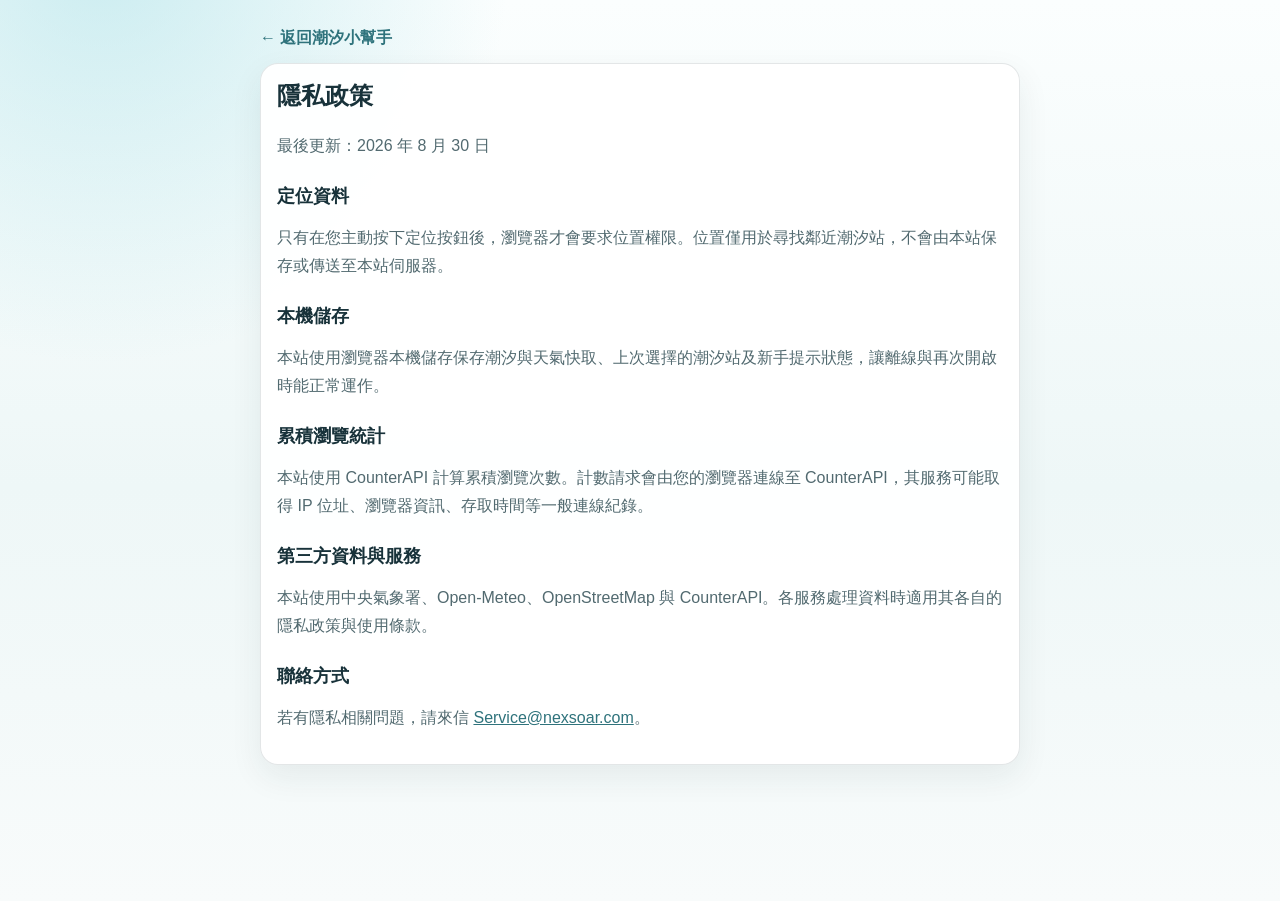
==== privacy.html @ 5253947a "Add seven-day tides, warning alerts, onboarding, and share links" ====
<!DOCTYPE html>
<html lang="zh-Hant">
<head>
<meta charset="UTF-8">
<meta name="viewport" content="width=device-width, initial-scale=1">
<title>隱私政策｜潮汐小幫手</title>
<meta name="theme-color" content="#A4DEE5">
<link rel="stylesheet" href="css/app.css">
<link rel="stylesheet" href="css/components.css">
</head>
<body>
<main class="privacy-page">
  <a class="privacy-back" href="./">← 返回潮汐小幫手</a>
  <article class="card privacy-card">
    <h1>隱私政策</h1>
    <p>最後更新：2026 年 8 月 30 日</p>
    <h2>定位資料</h2>
    <p>只有在您主動按下定位按鈕後，瀏覽器才會要求位置權限。位置僅用於尋找鄰近潮汐站，不會由本站保存或傳送至本站伺服器。</p>
    <h2>本機儲存</h2>
    <p>本站使用瀏覽器本機儲存保存潮汐與天氣快取、上次選擇的潮汐站及新手提示狀態，讓離線與再次開啟時能正常運作。</p>
    <h2>累積瀏覽統計</h2>
    <p>本站使用 CounterAPI 計算累積瀏覽次數。計數請求會由您的瀏覽器連線至 CounterAPI，其服務可能取得 IP 位址、瀏覽器資訊、存取時間等一般連線紀錄。</p>
    <h2>第三方資料與服務</h2>
    <p>本站使用中央氣象署、Open-Meteo、OpenStreetMap 與 CounterAPI。各服務處理資料時適用其各自的隱私政策與使用條款。</p>
    <h2>聯絡方式</h2>
    <p>若有隱私相關問題，請來信 <a href="mailto:Service@nexsoar.com">Service@nexsoar.com</a>。</p>
  </article>
</main>
</body>
</html>
---- css/app.css ----
:root {
    --bg:#f7fbfb;
    --card:#ffffff;
    --card2:#eef7f7;
    --line:rgba(24,50,58,.14);
    --text:#18323a;
    --muted:#526a70;
    --blue:#2f737c;
    --cyan:#a4dee5;
    --green:#70d8b2;
    --orange:#ffb35c;
    --yellow:#ffd56a;
    --brand:#a4dee5;
    --brand-soft:#e8f7f8;
    --brand-deep:#2f737c;
    --ink:#18323a;
    --sand:#f4eee3;
    --shadow:0 14px 36px rgba(24,50,58,.10);
  }

* { box-sizing:border-box; }

html,body {
    margin:0;
    background:
      radial-gradient(circle at top, rgba(164,222,229,.46), transparent 30%),
      linear-gradient(180deg, #f7fbfb, #edf7f7 55%, #f8fcfc);
    color:var(--text);
    font-family:-apple-system,BlinkMacSystemFont,"Segoe UI","Noto Sans TC","PingFang TC",Arial,sans-serif;
  }

label { display:block; font-size:12px; color:var(--muted); margin-bottom:6px; }

input, select, button {
    width:100%; border:none; outline:none; border-radius:14px; padding:12px 14px; font-size:15px;
  }

input, select {
    color:var(--text); background:#fff; border:1px solid var(--line);
  }

button { font-weight:700; cursor:pointer; }

canvas {
    width:100%; height:100%; display:block; border-radius:16px;
    cursor:crosshair; touch-action:pan-y;
    background:linear-gradient(180deg, #18323a, #10272e);
  }

table { width:100%; border-collapse:collapse; font-size:14px; }

th, td {
    padding:12px 10px; text-align:left; border-bottom:1px solid var(--line); vertical-align:top;
  }

th { color:var(--text); font-size:13px; }

td { color:var(--text); }

tr:hover td { background:rgba(255,255,255,.03); }

details { margin-top:12px; }

pre {
    margin:0; background:#07101d; border:1px solid var(--line); border-radius:16px; padding:14px;
    overflow:auto; max-height:340px; color:#d8e7ff; font-size:12px; line-height:1.5;
  }

:root{
    --surface:#0d1a2b;--surface-2:#13243a;--surface-3:#19304d;
    --accent:#58c7ff;--accent-2:#6ee7d8;--danger:#ff8d8d;
  }

body{padding-bottom:76px;background:radial-gradient(circle at 12% -5%,rgba(88,199,255,.19),transparent 28%),linear-gradient(180deg,#06101c 0%,#091522 55%,#07111d 100%)}
---- css/components.css ----
.panel {
    background:linear-gradient(180deg, rgba(255,255,255,.045), rgba(255,255,255,.02));
    border:1px solid var(--line);
    border-radius:24px;
    box-shadow:var(--shadow);
    backdrop-filter: blur(6px);
  }

.side { padding:14px; position:sticky; top:12px; align-self:start; }

.main { padding:14px; }

.section-title {
    display:flex; align-items:center; justify-content:space-between; gap:10px; margin:0 0 10px;
  }

.section-title h2 { margin:0; font-size:17px; }

.mini { font-size:12px; color:var(--muted); }

.field { margin-bottom:12px; }

input[type="date"]{
    display:block;
    width:100%;
    max-width:100%;
    min-width:0;
    -webkit-appearance:none;
    appearance:none;
  }

.field input, .field select{
    width:100%;
    max-width:100%;
    min-width:0;
  }

.btn-primary {
    color:white; background:linear-gradient(180deg, #43b2ff, #1488ff); box-shadow:0 12px 24px rgba(20,136,255,.24);
  }

.btn-secondary {
    color:var(--text); background:#21324f; border:1px solid var(--line);
  }

.chip {
    border:1px solid var(--line); background:#15243b; color:var(--text); border-radius:999px;
    padding:9px 12px; font-size:13px; width:auto;
  }

.chip.active {
    background:linear-gradient(180deg, rgba(70,178,255,.25), rgba(70,178,255,.12));
    border-color:rgba(118,224,255,.35); color:#dcf5ff;
  }

.status {
    white-space:pre-wrap; margin-top:10px; background:rgba(70,178,255,.08); border:1px solid rgba(70,178,255,.18);
    color:#d9efff; border-radius:14px; padding:12px 14px; font-size:13px; line-height:1.55;
  }

.status.err {
    background:rgba(255,141,141,.08); border-color:rgba(255,141,141,.18); color:#ffd6d6;
  }

.next-tide-card { display:flex; flex-direction:column; gap:10px; }

.next-primary { display:flex; align-items:flex-end; justify-content:space-between; gap:12px; padding-bottom:10px; border-bottom:1px solid var(--line); }

.next-primary-main { min-width:0; }

.next-event-line { display:flex; align-items:baseline; gap:10px; flex-wrap:wrap; }

.next-event-type { font-size:clamp(22px,3vw,29px); font-weight:800; }

.next-event-time { font-size:18px; font-weight:800; color:var(--cyan); }

.next-event-date { margin-top:5px; color:var(--muted); font-size:12px; }

.next-mini { background:rgba(255,255,255,.035); border:1px solid var(--line); border-radius:14px; padding:10px 12px; }

.next-mini-label { color:var(--muted); font-size:12px; margin-bottom:5px; }

.next-mini-value { font-size:20px; font-weight:800; line-height:1.2; }

.next-mini-meta { margin-top:4px; color:var(--muted); font-size:11px; line-height:1.4; }

.card {
    background:linear-gradient(180deg, rgba(255,255,255,.05), rgba(255,255,255,.025));
    border:1px solid var(--line); border-radius:20px; padding:14px;
  }

.k { color:var(--muted); font-size:12px; margin-bottom:8px; }

.v { font-size:clamp(22px, 3vw, 29px); font-weight:800; line-height:1.18; }

.m { margin-top:8px; color:var(--muted); font-size:13px; line-height:1.55; }

.trend { display:flex; align-items:center; gap:10px; }

.trend-dot {
    width:12px; height:12px; border-radius:50%; background:var(--green); box-shadow:0 0 0 6px rgba(112,216,178,.12);
    flex:0 0 auto;
  }

.trend-dot.falling { background:var(--orange); box-shadow:0 0 0 6px rgba(255,179,92,.12); }

.trend-dot.flat { background:var(--cyan); box-shadow:0 0 0 6px rgba(118,224,255,.12); }

.chart-wrap { position:relative; height:320px; }

#map { height:320px; border-radius:16px; overflow:hidden; }

.pill {
    display:inline-flex; align-items:center; gap:8px; background:#15243b; border:1px solid var(--line);
    border-radius:999px; padding:8px 12px; color:var(--text); font-size:13px;
  }

.tag {
    display:inline-block; padding:5px 10px; border-radius:999px; font-size:12px;
    background:rgba(70,178,255,.12); color:#d7f1ff; border:1px solid rgba(118,224,255,.16);
  }

.table-wrap { overflow:auto; border-radius:18px; }

.legend {
    display:flex; gap:12px; flex-wrap:wrap; color:var(--muted); font-size:12px; margin-top:8px;
  }

.legend span { display:inline-flex; align-items:center; gap:6px; }

.line-mark { width:18px; height:3px; border-radius:3px; background:var(--blue); }

.dot-mark { width:9px; height:9px; border-radius:50%; background:var(--orange); }

.footer-note { margin-top:12px; color:var(--muted); font-size:12px; line-height:1.65; }

.golden-zone-mark {
    width:18px; height:10px; border-radius:3px;
    background:rgba(255,213,106,.28); border:1px solid rgba(255,213,106,.85);
  }

.hero-info { margin-bottom:0; }

.hero-info .toolbar-left { width:100%; }

.footer-brand { color:var(--text); font-size:16px; font-weight:800; margin-bottom:12px; }

.footer-contact { margin:10px 0 7px; font-size:13px; }

.footer-contact a { color:#9edcff; text-decoration:none; }

.footer-contact a:hover { text-decoration:underline; }

.shareyouniq-link{
  display:inline-flex;
  align-items:center;
  justify-content:center;
  margin:4px auto 8px;
  padding:10px 16px;
  border:1px solid rgba(47,115,124,.25);
  border-radius:999px;
  color:var(--ink);
  background:var(--brand);
  font-size:13px;
  font-weight:800;
  text-decoration:none;
}

.shareyouniq-link:hover,.shareyouniq-link:focus-visible{background:#8fcfd8;border-color:var(--brand-deep)}

.footer-copy { font-size:12px; }

.footer-links{margin:4px 0 10px;font-size:12px}
.footer-links a{color:var(--brand-deep);font-weight:700;text-decoration:none}
.footer-links a:hover,.footer-links a:focus-visible{text-decoration:underline}

.weekly-card,.warning-card{margin-top:12px}
.weekly-tides{display:grid;grid-template-columns:repeat(7,minmax(0,1fr));gap:8px}
.weekly-day{display:flex;flex-direction:column;align-items:center;gap:3px;min-width:0;padding:11px 6px;border:1px solid var(--line);border-radius:15px;background:#fff;color:var(--ink)}
.weekly-day span{color:var(--muted);font-size:11px}
.weekly-day strong{font-size:15px}
.weekly-day em{color:var(--brand-deep);font-size:10px;font-style:normal;font-weight:800}
.weekly-day small{font-size:10px;white-space:nowrap}
.weekly-day:hover,.weekly-day:focus-visible{border-color:#76c6d0;background:var(--brand-soft)}
.weekly-day.active{border-color:var(--brand-deep);background:var(--brand);box-shadow:0 5px 14px rgba(47,115,124,.15)}
.weekly-empty{padding:14px;color:var(--muted);text-align:center}

.warning-content{padding:14px 16px;border:1px solid #ddc9a8;border-radius:16px;background:var(--sand);color:#604c28;font-size:13px;line-height:1.65}
.warning-content a{color:#6b501d;font-weight:800}
.warning-item+ .warning-item{margin-top:10px;padding-top:10px;border-top:1px solid rgba(96,76,40,.18)}
.warning-item p{margin:4px 0 0}
.warning-official{display:inline-block;margin-top:10px}

.onboarding-dialog{width:min(92vw,480px);padding:24px;border:1px solid rgba(47,115,124,.25);border-radius:24px;background:#fff;color:var(--ink);box-shadow:0 24px 70px rgba(24,50,58,.25)}
.onboarding-dialog::backdrop{background:rgba(24,50,58,.48);backdrop-filter:blur(4px)}
.onboarding-icon{font-size:34px;text-align:center}
.onboarding-dialog h2{margin:8px 0 18px;text-align:center}
.onboarding-dialog ol{display:grid;gap:12px;margin:0 0 20px;padding:0;list-style:none;counter-reset:onboarding}
.onboarding-dialog li{display:grid;grid-template-columns:32px 92px 1fr;align-items:center;gap:8px;counter-increment:onboarding}
.onboarding-dialog li::before{content:counter(onboarding);display:grid;place-items:center;width:30px;height:30px;border-radius:50%;background:var(--brand);font-weight:900}
.onboarding-dialog li span{color:var(--muted);font-size:13px;line-height:1.45}
.onboarding-close{width:100%}

.privacy-page{width:min(100% - 24px,760px);margin:0 auto;padding:28px 0 60px}
.privacy-back{display:inline-block;margin-bottom:14px;color:var(--brand-deep);font-weight:800;text-decoration:none}
.privacy-card{padding:clamp(20px,5vw,38px)}
.privacy-card h1{margin-top:0}
.privacy-card h2{margin:24px 0 8px;font-size:18px}
.privacy-card p{color:var(--muted);line-height:1.75}
.privacy-card a{color:var(--brand-deep)}

.insight-grid { display:grid; grid-template-columns:1fr 1fr 1.35fr; gap:12px; margin-top:12px; }

.sea-item{background:#15243b;border:1px solid var(--line);border-radius:14px;padding:10px}

.sea-item b{display:block;font-size:18px;margin-top:4px}

.sea-item span{font-size:11px;color:var(--muted)}

.install-row{display:flex;gap:8px;justify-content:center;margin-top:12px}

.install-row button{width:auto}

.data-source-note{font-size:11px;color:var(--muted);margin-top:8px;line-height:1.5}

.offline-banner{display:none;position:sticky;top:0;z-index:9999;margin:0 auto 10px;max-width:1180px;padding:10px 14px;border-radius:14px;background:#7a4c00;color:#fff4cf;border:1px solid rgba(255,213,106,.45);font-size:13px;line-height:1.5;box-shadow:var(--shadow)}

.offline-banner.show{display:block}

.freshness{margin-top:10px;padding-top:10px;border-top:1px solid var(--line);display:flex;gap:8px;align-items:center;flex-wrap:wrap;color:var(--muted);font-size:12px}

.freshness .cache-badge{display:none;padding:3px 8px;border-radius:999px;background:rgba(255,213,106,.12);border:1px solid rgba(255,213,106,.25);color:#ffe6a3}

.freshness.cached .cache-badge{display:inline-flex}

.info-strip{display:grid;grid-template-columns:repeat(2,1fr);gap:10px;margin-top:12px}

.info-tile{background:rgba(255,255,255,.035);border:1px solid var(--line);border-radius:16px;padding:12px}

.info-tile-label{font-size:12px;color:var(--muted);margin-bottom:5px}

.info-tile-value{font-size:18px;font-weight:800}

.info-tile-meta{font-size:11px;color:var(--muted);margin-top:4px}

.safety-box{max-width:900px;margin:14px auto 0;padding:12px 14px;border-radius:14px;background:rgba(255,179,92,.08);border:1px solid rgba(255,179,92,.22);color:#f7d9ad;font-size:12px;line-height:1.7;text-align:left}

.update-toast{display:none;position:fixed;left:50%;bottom:18px;transform:translateX(-50%);z-index:9999;width:min(92vw,520px);padding:12px 14px;border-radius:16px;background:#16314f;border:1px solid rgba(118,224,255,.28);box-shadow:var(--shadow);align-items:center;gap:10px}

.update-toast.show{display:flex}

.update-toast span{flex:1;font-size:13px}

.update-toast button{width:auto;padding:8px 12px}

.app-header{position:sticky;top:0;z-index:800;display:flex;align-items:center;justify-content:space-between;gap:12px;padding:10px 12px;margin:0 -2px 12px;border:1px solid rgba(255,255,255,.08);border-radius:18px;background:rgba(7,16,28,.82);backdrop-filter:blur(18px);box-shadow:0 12px 28px rgba(0,0,0,.22)}

.brand-icon{width:42px;height:42px;border-radius:14px;display:grid;place-items:center;background:linear-gradient(145deg,#2bb8ff,#1778ff);box-shadow:0 10px 20px rgba(23,120,255,.28);font-size:22px}

.brand-title{font-weight:900;font-size:17px;line-height:1.1}

.brand-sub{font-size:11px;color:var(--muted);margin-top:4px}

.hero{padding:4px 2px 12px}

.hero-info{margin:0!important}

.hero-info .toolbar-left{display:grid;grid-template-columns:1.4fr 1fr 1fr;width:100%;gap:9px}

.hero-info .pill{justify-content:flex-start;min-height:44px;background:linear-gradient(180deg,rgba(255,255,255,.055),rgba(255,255,255,.025));border-radius:15px;font-weight:700}

.location-trigger{
  width:100%;
  color:var(--text);
  text-align:left;
  cursor:pointer;
}

.location-trigger:hover,
.location-trigger:focus-visible{
  border-color:rgba(118,224,255,.38);
  background:linear-gradient(180deg,rgba(70,178,255,.14),rgba(255,255,255,.025));
}

.location-picker{
  width:min(92vw,560px);
  max-height:min(80vh,680px);
  margin:auto;
  padding:16px;
  color:var(--text);
  background:#101d31;
  border:1px solid rgba(118,224,255,.24);
  border-radius:22px;
  box-shadow:0 24px 70px rgba(0,0,0,.55);
}

.location-picker::backdrop{
  background:rgba(2,8,16,.72);
  backdrop-filter:blur(5px);
}

.location-picker-head{
  display:flex;
  justify-content:space-between;
  align-items:center;
  gap:12px;
  margin-bottom:12px;
}

.location-picker-head h2{margin:0;font-size:20px}

.location-picker-close{
  width:42px;
  height:42px;
  flex:0 0 42px;
  padding:0;
  color:var(--text);
  background:#21324f;
  border:1px solid var(--line);
  font-size:25px;
}

.location-picker input{
  width:100%;
  margin-bottom:10px;
  font-size:16px;
}

.location-picker-list{
  max-height:48vh;
  overflow-y:auto;
  overscroll-behavior:contain;
}

.location-group{
  display:grid;
  gap:7px;
}

.location-group + .location-group{
  margin-top:16px;
  padding-top:14px;
  border-top:1px solid var(--line);
}

.location-group h3{
  margin:0 0 2px;
  color:var(--muted);
  font-size:12px;
}

.location-option-row{
  display:grid;
  grid-template-columns:minmax(0,1fr) 44px;
  gap:7px;
}

.location-option{
  display:grid;
  grid-template-columns:auto minmax(0,1fr) auto;
  align-items:center;
  gap:9px;
  padding:11px 12px;
  color:var(--text);
  background:#15243b;
  border:1px solid var(--line);
  text-align:left;
  box-shadow:none;
}

.location-favorite{
  width:44px;
  padding:0;
  color:var(--muted);
  background:#15243b;
  border:1px solid var(--line);
  box-shadow:none;
  font-size:20px;
}

.location-favorite.active{
  color:var(--yellow);
  background:rgba(255,213,106,.10);
  border-color:rgba(255,213,106,.42);
}

.location-option strong{
  overflow:hidden;
  text-overflow:ellipsis;
  white-space:nowrap;
}

.location-option small{color:var(--cyan)}

.location-option:hover,
.location-option:focus-visible{
  border-color:rgba(118,224,255,.38);
  background:#1b3150;
}

.location-option.active{
  border-color:rgba(255,213,106,.48);
  background:rgba(255,213,106,.10);
}

.location-picker-empty{
  padding:22px 12px;
  color:var(--muted);
  text-align:center;
}

.settings-details{overflow:hidden;border:1px solid var(--line);border-radius:22px;background:linear-gradient(180deg,rgba(255,255,255,.04),rgba(255,255,255,.02));box-shadow:var(--shadow)}

.settings-details>summary{cursor:pointer;list-style:none;padding:15px 16px;font-weight:850;display:flex;align-items:center;justify-content:space-between}

.settings-details>summary::-webkit-details-marker{display:none}

.settings-details>summary:after{content:'展開';font-size:12px;color:var(--muted);font-weight:600}

.settings-details[open]>summary:after{content:'收合'}

.settings-body{padding:0 14px 14px}

.card{border-radius:22px;padding:16px;background:linear-gradient(180deg,rgba(255,255,255,.055),rgba(255,255,255,.025));box-shadow:0 14px 32px rgba(0,0,0,.20)}

.chart-card{padding:14px}

.chart-wrap{height:390px}

.chart-card .section-title h2{font-size:20px}

.chart-card .section-title:after{content:'滑動查看潮高';font-size:12px;color:var(--muted)}

.date-navigator{
  min-width:0;
  margin:0 0 12px;
  padding:10px;
  border:1px solid var(--line);
  border-radius:18px;
  background:rgba(7,16,28,.38);
}

.data-status{
  display:flex;
  align-items:center;
  gap:8px;
  margin:0 0 10px;
  padding:9px 11px;
  border:1px solid rgba(118,224,255,.22);
  border-radius:13px;
  color:#d9efff;
  background:rgba(70,178,255,.08);
  font-size:12px;
}

.data-status[hidden]{display:none}

.data-status.loading::before{
  content:'';
  width:12px;
  height:12px;
  flex:0 0 12px;
  border:2px solid rgba(118,224,255,.28);
  border-top-color:var(--cyan);
  border-radius:50%;
  animation:data-status-spin .8s linear infinite;
}

.data-status.cached{
  color:#ffe8aa;
  background:rgba(255,213,106,.09);
  border-color:rgba(255,213,106,.25);
}

.data-status.cached::before{content:'↻';font-weight:900}

.data-status.error{
  color:#ffd6d6;
  background:rgba(255,141,141,.09);
  border-color:rgba(255,141,141,.25);
}

.data-status.error::before{content:'!';font-weight:900}

.data-loading .chart-wrap{opacity:.62}

@keyframes data-status-spin{to{transform:rotate(360deg)}}

.date-stepper{
  display:grid;
  grid-template-columns:minmax(92px,1fr) minmax(0,1.4fr) minmax(92px,1fr);
  gap:8px;
  align-items:stretch;
  min-width:0;
}

.date-step-button,
.date-calendar-control,
.date-chip{
  border:1px solid var(--line);
  color:var(--text);
  background:#15243b;
  box-shadow:none;
}

.date-step-button{
  display:flex;
  align-items:center;
  justify-content:center;
  gap:8px;
  padding:10px 12px;
  font-size:14px;
}

.date-calendar-control{
  display:flex;
  flex-direction:column;
  align-items:center;
  justify-content:center;
  gap:3px;
  padding:6px 10px;
  border-radius:14px;
  background:linear-gradient(180deg,rgba(70,178,255,.22),rgba(70,178,255,.10));
  border-color:rgba(118,224,255,.28);
  cursor:pointer;
  min-width:0;
  overflow:hidden;
}

.date-calendar-control span{
  color:var(--cyan);
  font-size:11px;
}

.date-calendar-control input{
  width:100%;
  min-width:0;
  padding:2px 4px;
  color:var(--text);
  background:transparent;
  border:0;
  border-radius:0;
  font-size:16px;
  font-weight:800;
  text-align:center;
  cursor:pointer;
}

.date-step-button:disabled,
.date-calendar-control:has(input:disabled){
  opacity:.48;
  cursor:default;
}

.date-today-shortcut{
  width:auto;
  margin:8px auto 0;
  padding:6px 12px;
  display:block;
  color:var(--cyan);
  background:transparent;
  border:1px solid rgba(118,224,255,.24);
  border-radius:999px;
  box-shadow:none;
  font-size:12px;
}

.date-today-shortcut[hidden]{display:none}

.date-quick-list{
  display:grid;
  grid-template-columns:repeat(7,minmax(72px,1fr));
  gap:7px;
  margin-top:9px;
  overflow-x:auto;
  scrollbar-width:none;
}

.date-quick-list::-webkit-scrollbar{display:none}

.date-chip{
  min-width:72px;
  padding:8px 6px;
  border-radius:13px;
  display:flex;
  flex-direction:column;
  align-items:center;
  gap:3px;
  font-size:11px;
  color:var(--muted);
}

.date-chip strong{
  color:var(--text);
  font-size:13px;
}

.date-chip.active{
  color:#fff4c7;
  background:linear-gradient(180deg,rgba(255,213,106,.22),rgba(255,179,92,.10));
  border-color:rgba(255,213,106,.55);
}

.date-chip.active strong{color:#fff4c7}

.wind-card,.next-tide-card{margin:0!important}

.risk-badge{display:inline-flex;align-items:center;gap:7px;padding:7px 10px;border-radius:999px;font-size:12px;font-weight:850;background:rgba(112,216,178,.12);border:1px solid rgba(112,216,178,.25);color:#bff7e2}

.risk-badge.caution{background:rgba(255,213,106,.12);border-color:rgba(255,213,106,.30);color:#ffe59a}

.risk-badge.danger{background:rgba(255,141,141,.12);border-color:rgba(255,141,141,.28);color:#ffc3c3}

.sea-item{min-height:76px;display:flex;flex-direction:column;justify-content:center;background:rgba(255,255,255,.038);border-radius:15px}

.sea-item b{font-size:18px}

.astro-tile{padding:11px;border-radius:15px;background:rgba(255,255,255,.035);border:1px solid var(--line)}

.astro-label{font-size:11px;color:var(--muted)}

.astro-value{margin-top:5px;font-size:16px;font-weight:850}

.astro-meta{font-size:10px;color:var(--muted);margin-top:4px}

.map-card{margin-top:12px!important}

#map{height:390px}

/* NEXSOAR Marine visual system */
body{
  color:var(--ink);
  background:radial-gradient(circle at 8% -5%,rgba(164,222,229,.55),transparent 27%),linear-gradient(180deg,#fbfefe 0%,#eef7f7 54%,#f8fbfb 100%);
}

button{transition:transform .18s ease,background-color .18s ease,border-color .18s ease,box-shadow .18s ease}
button:active{transform:scale(.97)}
button:focus-visible,input:focus-visible,select:focus-visible,summary:focus-visible{outline:3px solid rgba(164,222,229,.65);outline-offset:2px}

.app-header{
  border-color:rgba(24,50,58,.12);
  background:rgba(255,255,255,.90);
  box-shadow:0 10px 28px rgba(24,50,58,.10);
}

.brand-icon{
  color:var(--ink);
  background:var(--brand);
  box-shadow:0 9px 20px rgba(47,115,124,.18);
}

.brand-title,.section-title h2,.condition-title,.location-picker-head h2{font-family:"Noto Serif TC","Songti TC",serif;color:var(--ink)}
.brand-sub{color:var(--muted)}

.btn-primary{
  color:var(--ink);
  background:var(--brand);
  border:1px solid #8dcfd8;
  box-shadow:0 9px 20px rgba(47,115,124,.14);
}
.btn-primary:hover,.btn-primary:focus-visible{background:#8fcfd8;border-color:var(--brand-deep)}
.btn-secondary{color:var(--ink);background:#fff;border:1px solid var(--line)}
.btn-secondary:hover,.btn-secondary:focus-visible{background:var(--brand-soft);border-color:rgba(47,115,124,.38)}

.hero-info .pill{
  color:var(--ink);
  background:rgba(255,255,255,.82);
  border-color:rgba(24,50,58,.12);
  box-shadow:0 7px 20px rgba(24,50,58,.06);
}
.hero-info .pill:not(.location-trigger){background:var(--brand-soft)}
.location-trigger{font-size:15px;font-weight:850}
.location-trigger:hover,.location-trigger:focus-visible{background:var(--brand);border-color:#8dcfd8}

.card{
  border:1px solid rgba(24,50,58,.12);
  border-radius:18px;
  background:rgba(255,255,255,.94);
  box-shadow:0 12px 32px rgba(24,50,58,.075);
}

.chart-card{border-top:5px solid var(--brand)}
.chart-card .section-title:after{color:var(--brand-deep)}
.date-navigator{border-color:rgba(47,115,124,.16);background:var(--brand-soft)}
.date-step-button,.date-calendar-control,.date-chip{color:var(--ink);background:#fff;border-color:rgba(24,50,58,.14)}
.date-step-button:hover:not(:disabled){background:var(--brand);border-color:#8dcfd8}
.date-calendar-control{background:#fff;border-color:rgba(47,115,124,.28)}
.date-calendar-control span{color:var(--brand-deep);font-weight:750}
.date-calendar-control input{color:var(--ink)}
.date-today-shortcut{color:var(--brand-deep);border-color:rgba(47,115,124,.30)}
.date-today-shortcut:hover{background:var(--brand);color:var(--ink)}
.date-chip{color:var(--muted)}
.date-chip strong{color:var(--ink)}
.date-chip:hover{background:#f7fbfb;border-color:rgba(47,115,124,.32)}
.date-chip.active,.date-chip.active:hover{color:var(--ink);background:var(--brand);border-color:#76c6d0;box-shadow:0 7px 15px rgba(47,115,124,.14)}
.date-chip.active strong{color:var(--ink)}

.data-status{color:var(--ink);background:var(--brand-soft);border-color:rgba(47,115,124,.22)}
.data-status.loading::before{border-color:rgba(47,115,124,.20);border-top-color:var(--brand-deep)}
.data-status.error{color:#842d2d;background:#fff0f0;border-color:#e7b4b4}

.next-tide-card{background:linear-gradient(145deg,var(--brand-soft),#fff 56%);border-color:rgba(47,115,124,.20)}
.next-event-time{color:var(--brand-deep);font-size:clamp(24px,3.2vw,32px)}
.next-event-type{color:var(--ink)}
.next-mini{background:#fff;border-color:rgba(24,50,58,.12)}
.next-mini:first-child{border-top:3px solid var(--brand)}
.next-mini:last-child{border-top:3px solid var(--brand-deep)}

.sea-item{background:var(--brand-soft);border-color:rgba(47,115,124,.12)}
.sea-item b{color:var(--ink);font-variant-numeric:tabular-nums}
.astro-tile{background:#fbfefe;border-color:rgba(24,50,58,.10)}
.risk-badge{color:#23604f;background:#e6f7ef;border-color:#adddcc}
.risk-badge.caution{color:#76560d;background:#fff8df;border-color:#ead58a}
.risk-badge.danger{color:#8c3030;background:#fff0f0;border-color:#e8b5b5}

.location-picker{color:var(--ink);background:#fff;border-color:rgba(47,115,124,.24);box-shadow:0 24px 70px rgba(24,50,58,.25)}
.location-picker::backdrop{background:rgba(24,50,58,.42)}
.location-picker-close,.location-option,.location-favorite{color:var(--ink);background:#fff;border-color:var(--line)}
.location-option:hover,.location-option:focus-visible{background:var(--brand-soft);border-color:rgba(47,115,124,.38)}
.location-option.active{color:var(--ink);background:var(--brand);border-color:#76c6d0}
.location-option small{color:var(--brand-deep)}
.location-favorite.active{color:#9b7f50;background:var(--sand);border-color:#d8c39f}

.settings-details{background:#fff;border-color:rgba(24,50,58,.12);box-shadow:0 10px 28px rgba(24,50,58,.07)}
.status{color:var(--ink);background:var(--brand-soft);border-color:rgba(47,115,124,.18)}
.safety-box{color:#604c28;background:var(--sand);border-color:#ddc9a8}
.footer-contact a{color:var(--brand-deep)}
.footer-brand{color:var(--ink)}
.footer-stat{background:rgba(255,255,255,.72);border-color:var(--line)}
.freshness .cache-badge{color:#76560d;background:#fff8df;border-color:#ead58a}
.update-toast{color:var(--ink);background:#fff;border-color:rgba(47,115,124,.25);box-shadow:var(--shadow)}

/* Keep every primary section aligned with the full-width hero banner. */
.main{padding:0}

#map{border:1px solid rgba(24,50,58,.12)}

.share-note{font-size:11px;color:var(--muted);margin-top:8px}
.current-dot{background:#76e0ff}
.condition-title{margin:0;font-size:20px}
.locate-button{margin-top:10px}
.install-button{display:none}
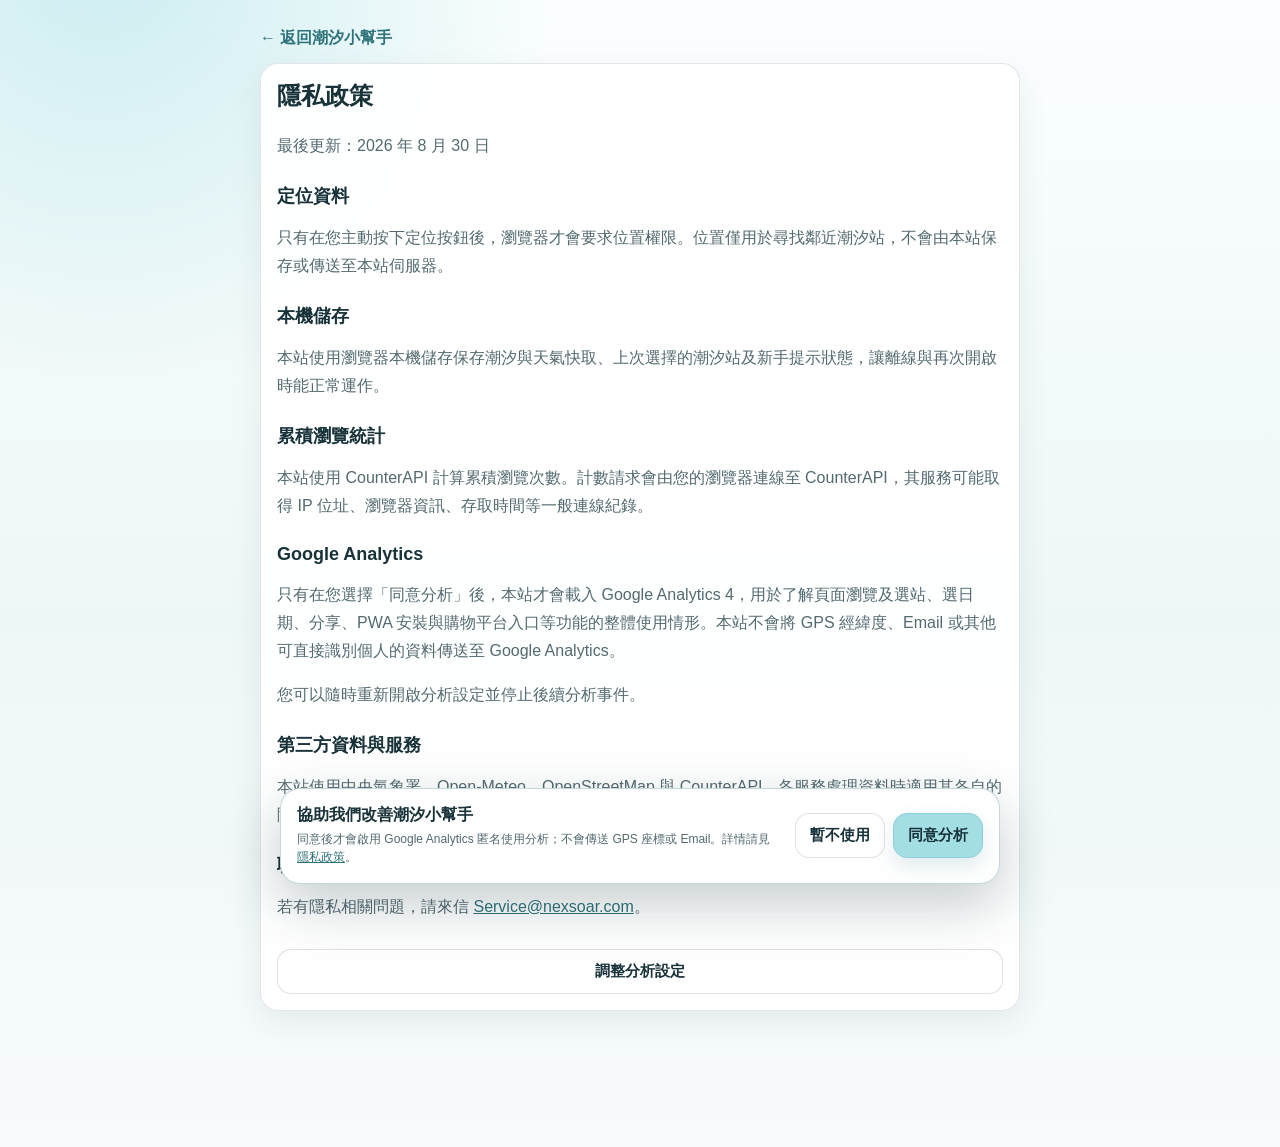
==== commit cd800441: "Add consent-based GA4 analytics" ====
--- a/privacy.html
+++ b/privacy.html
@@ -7,6 +7,7 @@
 <meta name="theme-color" content="#A4DEE5">
 <link rel="stylesheet" href="css/app.css">
 <link rel="stylesheet" href="css/components.css">
+<link rel="stylesheet" href="css/mobile.css">
 </head>
 <body>
 <main class="privacy-page">
@@ -20,11 +21,16 @@
     <p>本站使用瀏覽器本機儲存保存潮汐與天氣快取、上次選擇的潮汐站及新手提示狀態，讓離線與再次開啟時能正常運作。</p>
     <h2>累積瀏覽統計</h2>
     <p>本站使用 CounterAPI 計算累積瀏覽次數。計數請求會由您的瀏覽器連線至 CounterAPI，其服務可能取得 IP 位址、瀏覽器資訊、存取時間等一般連線紀錄。</p>
+    <h2>Google Analytics</h2>
+    <p>只有在您選擇「同意分析」後，本站才會載入 Google Analytics 4，用於了解頁面瀏覽及選站、選日期、分享、PWA 安裝與購物平台入口等功能的整體使用情形。本站不會將 GPS 經緯度、Email 或其他可直接識別個人的資料傳送至 Google Analytics。</p>
+    <p>您可以隨時重新開啟分析設定並停止後續分析事件。</p>
     <h2>第三方資料與服務</h2>
     <p>本站使用中央氣象署、Open-Meteo、OpenStreetMap 與 CounterAPI。各服務處理資料時適用其各自的隱私政策與使用條款。</p>
     <h2>聯絡方式</h2>
     <p>若有隱私相關問題，請來信 <a href="mailto:Service@nexsoar.com">Service@nexsoar.com</a>。</p>
+    <button class="btn-secondary privacy-settings" id="analyticsSettingsBtn" type="button">調整分析設定</button>
   </article>
 </main>
+<script type="module" src="js/analytics.js"></script>
 </body>
 </html>
--- a/css/components.css
+++ b/css/components.css
@@ -170,9 +170,18 @@
 
 .footer-copy { font-size:12px; }
 
-.footer-links{margin:4px 0 10px;font-size:12px}
-.footer-links a{color:var(--brand-deep);font-weight:700;text-decoration:none}
-.footer-links a:hover,.footer-links a:focus-visible{text-decoration:underline}
+.footer-links{display:flex;justify-content:center;gap:12px;margin:4px 0 10px;font-size:12px}
+.footer-links a,.footer-links button{padding:0;border:0;background:none;color:var(--brand-deep);font:inherit;font-weight:700;text-decoration:none}
+.footer-links a:hover,.footer-links a:focus-visible,.footer-links button:hover,.footer-links button:focus-visible{text-decoration:underline}
+
+.analytics-consent{display:none;position:fixed;left:50%;bottom:16px;z-index:10001;transform:translateX(-50%);width:min(94vw,720px);padding:16px;border:1px solid rgba(47,115,124,.28);border-radius:20px;background:#fff;color:var(--ink);box-shadow:0 20px 55px rgba(24,50,58,.25);align-items:center;justify-content:space-between;gap:18px}
+.analytics-consent.show{display:flex}
+.analytics-consent strong{display:block;margin-bottom:4px}
+.analytics-consent p{margin:0;color:var(--muted);font-size:12px;line-height:1.55}
+.analytics-consent a{color:var(--brand-deep)}
+.analytics-consent-actions{display:flex;flex:0 0 auto;gap:8px}
+.analytics-consent-actions button{white-space:nowrap}
+.privacy-settings{margin-top:12px}
 
 .weekly-card,.warning-card{margin-top:12px}
 .weekly-tides{display:grid;grid-template-columns:repeat(7,minmax(0,1fr));gap:8px}
--- a/css/mobile.css
+++ b/css/mobile.css
@@ -0,0 +1,131 @@
+@media (max-width:980px) { .shell { grid-template-columns:1fr; } }
+
+@media (max-width:980px) { .side { position:static; } }
+
+@media (max-width:700px) { .top-cards { grid-template-columns:1fr; } }
+
+@media (max-width:420px) { .next-mini-grid { grid-template-columns:1fr; } }
+
+@media (max-width:980px) { .content-grid { grid-template-columns:1fr; } }
+
+@media (max-width:560px) { .chart-wrap { height:270px; } }
+
+@media (max-width:560px) { #map { height:280px; } }
+
+@media (max-width:980px) {
+    .shell {
+      display:flex;
+      flex-direction:column;
+      gap:12px;
+    }
+    .main, .content-grid, .insight-grid, .top-cards {
+      display:contents;
+    }
+    .chart-card { order:1; }
+    .next-tide-card { order:2; }
+    .wind-card { order:3; }
+    .map-card { order:4; }
+    .side {
+      order:5;
+      position:static;
+      width:100%;
+      max-width:100%;
+      min-width:0;
+      overflow:hidden;
+      align-self:stretch;
+    }
+    .side .section-title,
+    .side .field,
+    .side .btn-row,
+    .side .chip-row,
+    .side .status {
+      width:100%;
+      max-width:100%;
+      min-width:0;
+    }
+    .side input,
+    .side select,
+    .side button {
+      max-width:100%;
+      min-width:0;
+    }
+    .side .section-title {
+      align-items:flex-start;
+      flex-wrap:wrap;
+    }
+    .side .section-title .mini { overflow-wrap:anywhere; }
+    .main > details { order:6; }
+  }
+
+@media (max-width:560px) {
+    .app { padding-left:10px; padding-right:10px; }
+    .side { padding:12px; border-radius:20px; }
+    .side .btn-row { grid-template-columns:1fr; }
+    .side .chip-row { display:grid; grid-template-columns:1fr 1fr; gap:8px; }
+    .side .chip { width:100%; padding-left:8px; padding-right:8px; }
+    .side input,
+    .side select,
+    .side button { font-size:16px; }
+  }
+
+@media (max-width:560px) {
+    .hero-info .toolbar-left { display:grid; grid-template-columns:1fr 1fr; width:100%; }
+    .hero-info .pill:first-child { grid-column:1 / -1; }
+    .hero-info .pill { justify-content:center; min-width:0; }
+  }
+
+@media (max-width:560px) {
+    .product-footer { padding:18px 8px 22px; }
+    .footer-stats { display:grid; grid-template-columns:1fr 1fr; gap:8px; }
+    .footer-stat { min-width:0; padding:10px 8px; }
+    .footer-stat:last-child { grid-column:1 / -1; }
+  }
+
+@media (max-width:900px){ .insight-grid{grid-template-columns:1fr;} }
+
+@media(max-width:560px){.info-strip{grid-template-columns:1fr 1fr}.offline-banner{margin-left:10px;margin-right:10px}}
+
+@media(max-width:980px){.main{display:block!important}}
+
+@media(max-width:900px){.dashboard-grid{grid-template-columns:1fr}.sea-grid{grid-template-columns:repeat(2,1fr)}.chart-wrap{height:330px}.hero-info .toolbar-left{grid-template-columns:1fr 1fr}.hero-info .pill:first-child{grid-column:1/-1}}
+
+@media(max-width:560px){.app{padding:8px 10px 26px}.app-header{top:4px;padding:9px}.brand-icon{width:38px;height:38px}.brand-sub{display:none}.header-actions .text-label{display:none}.header-actions button{padding:9px 10px}.hero-info .toolbar-left{grid-template-columns:1fr 1fr}.hero-info .pill{padding:9px 10px;font-size:12px}.chart-card{order:auto;padding:12px 10px}.chart-wrap{height:300px;min-width:0;overflow:hidden}.chart-wrap canvas{max-width:100%;touch-action:pan-y}.chart-card .section-title:after{display:none}.chart-card .legend{gap:8px;font-size:11px}.chart-card .footer-note{font-size:11px}.dashboard-grid{display:flex;flex-direction:column}.next-tide-card{order:1}.wind-card{order:2}.sea-grid{grid-template-columns:repeat(2,1fr)}.astro-grid{grid-template-columns:repeat(2,1fr)}.map-card #map{height:320px}.quick-bar{bottom:7px}.quick-bar button{font-size:10px}.product-footer{padding-bottom:86px}}
+
+@media(max-width:560px){
+  .location-picker{
+    width:calc(100vw - 20px);
+    max-height:calc(100dvh - 24px);
+    padding:14px 12px;
+    border-radius:20px;
+  }
+  .location-picker-list{max-height:58dvh}
+  .location-option{min-height:46px}
+  .date-navigator{width:100%;max-width:100%;margin-left:0;margin-right:0;padding:8px;border-radius:16px;overflow:hidden}
+  .date-stepper{grid-template-columns:40px minmax(0,1fr) 40px;gap:6px;width:100%;max-width:100%;min-width:0}
+  .date-step-button{padding:9px 6px;font-size:23px}
+  .date-step-button span{display:none}
+  .date-calendar-control{min-width:0;max-width:100%;padding:5px 6px;overflow:hidden}
+  .date-calendar-control input{display:block;width:100%;min-width:0;max-width:100%;font-size:14px}
+  .date-quick-list{
+    display:flex;
+    gap:6px;
+    width:100%;
+    max-width:100%;
+    min-width:0;
+    margin-left:0;
+    margin-right:0;
+    padding:0 0 2px;
+    overflow-x:auto;
+    overscroll-behavior-x:contain;
+    scroll-snap-type:x proximity;
+  }
+  .date-chip{flex:0 0 68px;min-width:68px;scroll-snap-align:start}
+  .weekly-card,.warning-card{padding:14px 10px}
+  .weekly-tides{display:flex;overflow-x:auto;gap:7px;padding-bottom:3px;scroll-snap-type:x proximity}
+  .weekly-day{flex:0 0 78px;scroll-snap-align:start}
+  .onboarding-dialog{padding:20px 16px}
+  .onboarding-dialog li{grid-template-columns:30px 76px 1fr;gap:6px}
+  .analytics-consent{bottom:8px;display:none;align-items:stretch;flex-direction:column;gap:12px;padding:14px}
+  .analytics-consent.show{display:flex}
+  .analytics-consent-actions{display:grid;grid-template-columns:1fr 1fr}
+}
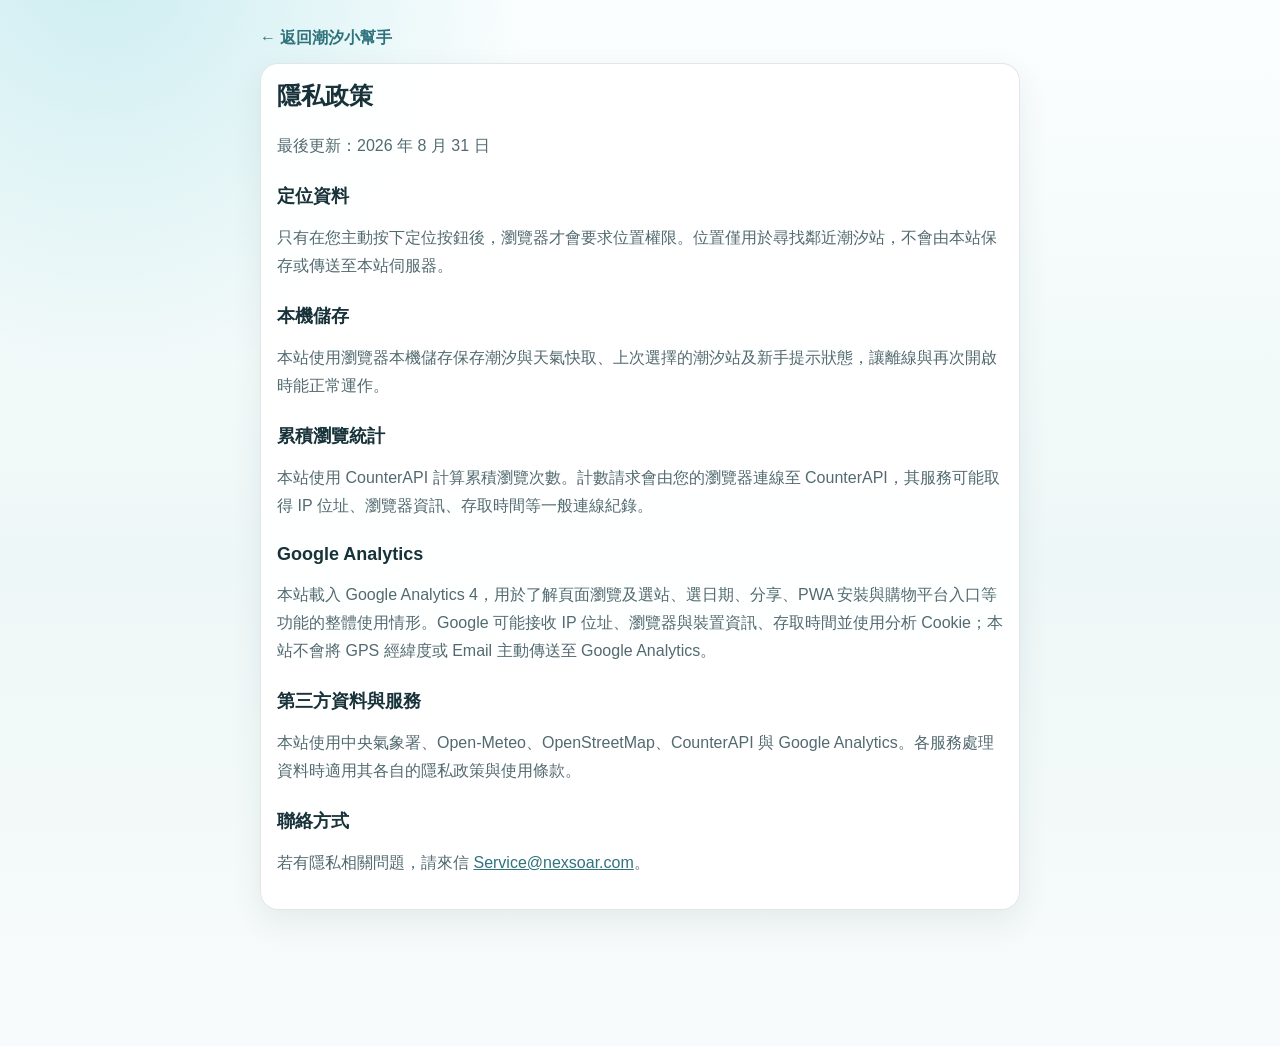
==== commit db172485: "Remove analytics settings UI and update company footer" ====
--- a/privacy.html
+++ b/privacy.html
@@ -14,7 +14,7 @@
   <a class="privacy-back" href="./">← 返回潮汐小幫手</a>
   <article class="card privacy-card">
     <h1>隱私政策</h1>
-    <p>最後更新：2026 年 8 月 30 日</p>
+    <p>最後更新：2026 年 8 月 31 日</p>
     <h2>定位資料</h2>
     <p>只有在您主動按下定位按鈕後，瀏覽器才會要求位置權限。位置僅用於尋找鄰近潮汐站，不會由本站保存或傳送至本站伺服器。</p>
     <h2>本機儲存</h2>
@@ -22,13 +22,11 @@
     <h2>累積瀏覽統計</h2>
     <p>本站使用 CounterAPI 計算累積瀏覽次數。計數請求會由您的瀏覽器連線至 CounterAPI，其服務可能取得 IP 位址、瀏覽器資訊、存取時間等一般連線紀錄。</p>
     <h2>Google Analytics</h2>
-    <p>只有在您選擇「同意分析」後，本站才會載入 Google Analytics 4，用於了解頁面瀏覽及選站、選日期、分享、PWA 安裝與購物平台入口等功能的整體使用情形。本站不會將 GPS 經緯度、Email 或其他可直接識別個人的資料傳送至 Google Analytics。</p>
-    <p>您可以隨時重新開啟分析設定並停止後續分析事件。</p>
+    <p>本站載入 Google Analytics 4，用於了解頁面瀏覽及選站、選日期、分享、PWA 安裝與購物平台入口等功能的整體使用情形。Google 可能接收 IP 位址、瀏覽器與裝置資訊、存取時間並使用分析 Cookie；本站不會將 GPS 經緯度或 Email 主動傳送至 Google Analytics。</p>
     <h2>第三方資料與服務</h2>
-    <p>本站使用中央氣象署、Open-Meteo、OpenStreetMap 與 CounterAPI。各服務處理資料時適用其各自的隱私政策與使用條款。</p>
+    <p>本站使用中央氣象署、Open-Meteo、OpenStreetMap、CounterAPI 與 Google Analytics。各服務處理資料時適用其各自的隱私政策與使用條款。</p>
     <h2>聯絡方式</h2>
     <p>若有隱私相關問題，請來信 <a href="mailto:Service@nexsoar.com">Service@nexsoar.com</a>。</p>
-    <button class="btn-secondary privacy-settings" id="analyticsSettingsBtn" type="button">調整分析設定</button>
   </article>
 </main>
 <script type="module" src="js/analytics.js"></script>
--- a/css/components.css
+++ b/css/components.css
@@ -171,17 +171,9 @@
 .footer-copy { font-size:12px; }
 
 .footer-links{display:flex;justify-content:center;gap:12px;margin:4px 0 10px;font-size:12px}
-.footer-links a,.footer-links button{padding:0;border:0;background:none;color:var(--brand-deep);font:inherit;font-weight:700;text-decoration:none}
-.footer-links a:hover,.footer-links a:focus-visible,.footer-links button:hover,.footer-links button:focus-visible{text-decoration:underline}
-
-.analytics-consent{display:none;position:fixed;left:50%;bottom:16px;z-index:10001;transform:translateX(-50%);width:min(94vw,720px);padding:16px;border:1px solid rgba(47,115,124,.28);border-radius:20px;background:#fff;color:var(--ink);box-shadow:0 20px 55px rgba(24,50,58,.25);align-items:center;justify-content:space-between;gap:18px}
-.analytics-consent.show{display:flex}
-.analytics-consent strong{display:block;margin-bottom:4px}
-.analytics-consent p{margin:0;color:var(--muted);font-size:12px;line-height:1.55}
-.analytics-consent a{color:var(--brand-deep)}
-.analytics-consent-actions{display:flex;flex:0 0 auto;gap:8px}
-.analytics-consent-actions button{white-space:nowrap}
-.privacy-settings{margin-top:12px}
+.footer-links a{color:var(--brand-deep);font-weight:700;text-decoration:none}
+.footer-links a:hover,.footer-links a:focus-visible{text-decoration:underline}
+.footer-company{margin:7px 0 3px;color:var(--ink);font-size:12px;font-weight:800}
 
 .weekly-card,.warning-card{margin-top:12px}
 .weekly-tides{display:grid;grid-template-columns:repeat(7,minmax(0,1fr));gap:8px}
--- a/css/mobile.css
+++ b/css/mobile.css
@@ -125,7 +125,4 @@
   .weekly-day{flex:0 0 78px;scroll-snap-align:start}
   .onboarding-dialog{padding:20px 16px}
   .onboarding-dialog li{grid-template-columns:30px 76px 1fr;gap:6px}
-  .analytics-consent{bottom:8px;display:none;align-items:stretch;flex-direction:column;gap:12px;padding:14px}
-  .analytics-consent.show{display:flex}
-  .analytics-consent-actions{display:grid;grid-template-columns:1fr 1fr}
 }
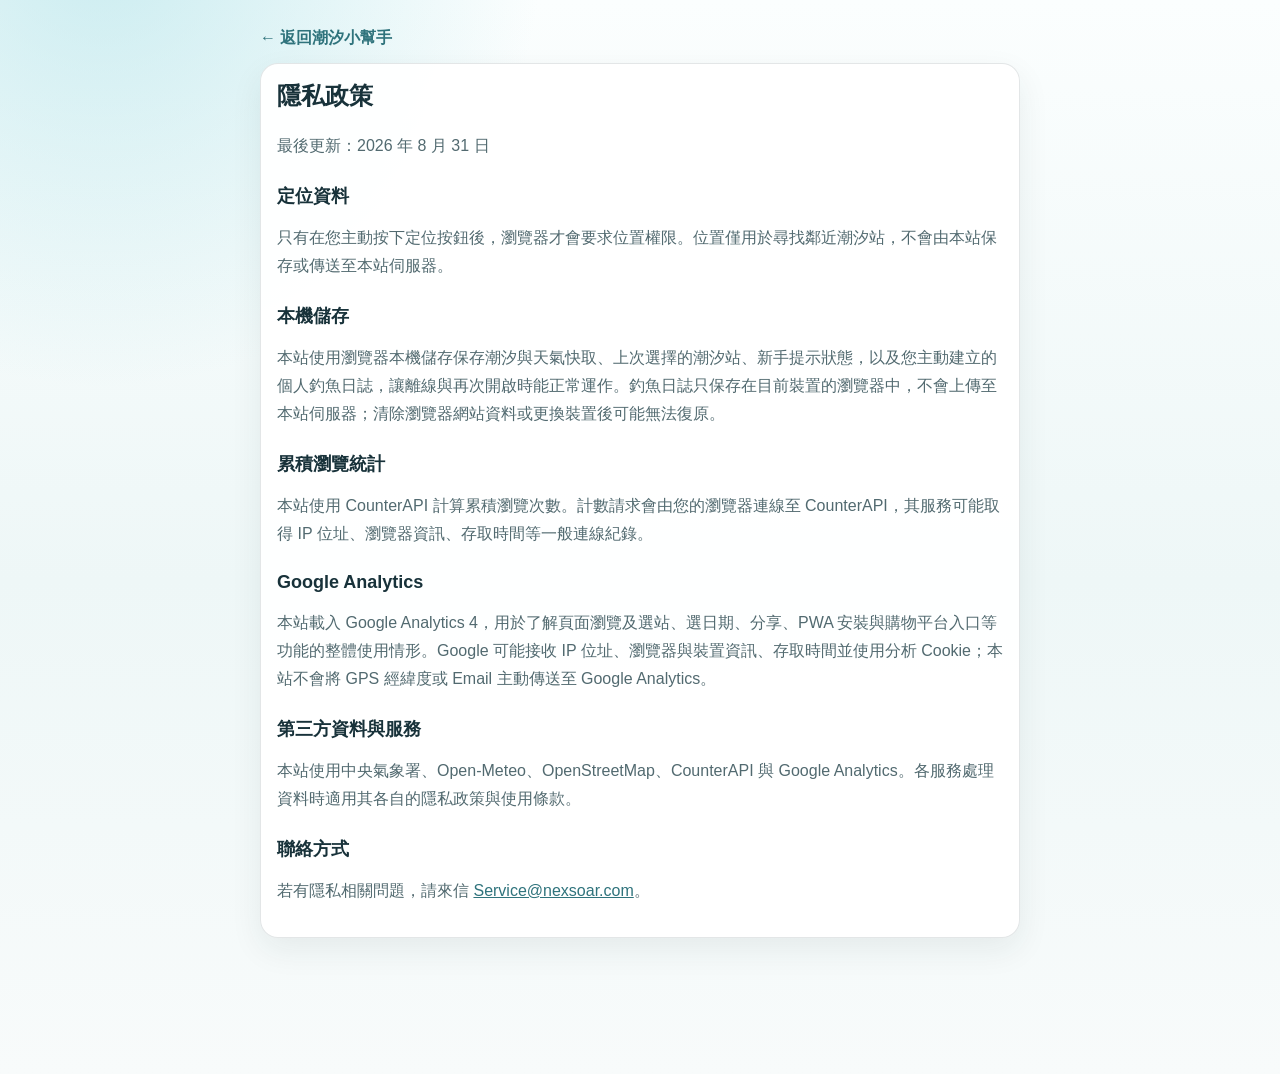
==== commit 62925183: "Add hourly marine trends and fishing journal" ====
--- a/privacy.html
+++ b/privacy.html
@@ -18,7 +18,7 @@
     <h2>定位資料</h2>
     <p>只有在您主動按下定位按鈕後，瀏覽器才會要求位置權限。位置僅用於尋找鄰近潮汐站，不會由本站保存或傳送至本站伺服器。</p>
     <h2>本機儲存</h2>
-    <p>本站使用瀏覽器本機儲存保存潮汐與天氣快取、上次選擇的潮汐站及新手提示狀態，讓離線與再次開啟時能正常運作。</p>
+    <p>本站使用瀏覽器本機儲存保存潮汐與天氣快取、上次選擇的潮汐站、新手提示狀態，以及您主動建立的個人釣魚日誌，讓離線與再次開啟時能正常運作。釣魚日誌只保存在目前裝置的瀏覽器中，不會上傳至本站伺服器；清除瀏覽器網站資料或更換裝置後可能無法復原。</p>
     <h2>累積瀏覽統計</h2>
     <p>本站使用 CounterAPI 計算累積瀏覽次數。計數請求會由您的瀏覽器連線至 CounterAPI，其服務可能取得 IP 位址、瀏覽器資訊、存取時間等一般連線紀錄。</p>
     <h2>Google Analytics</h2>
